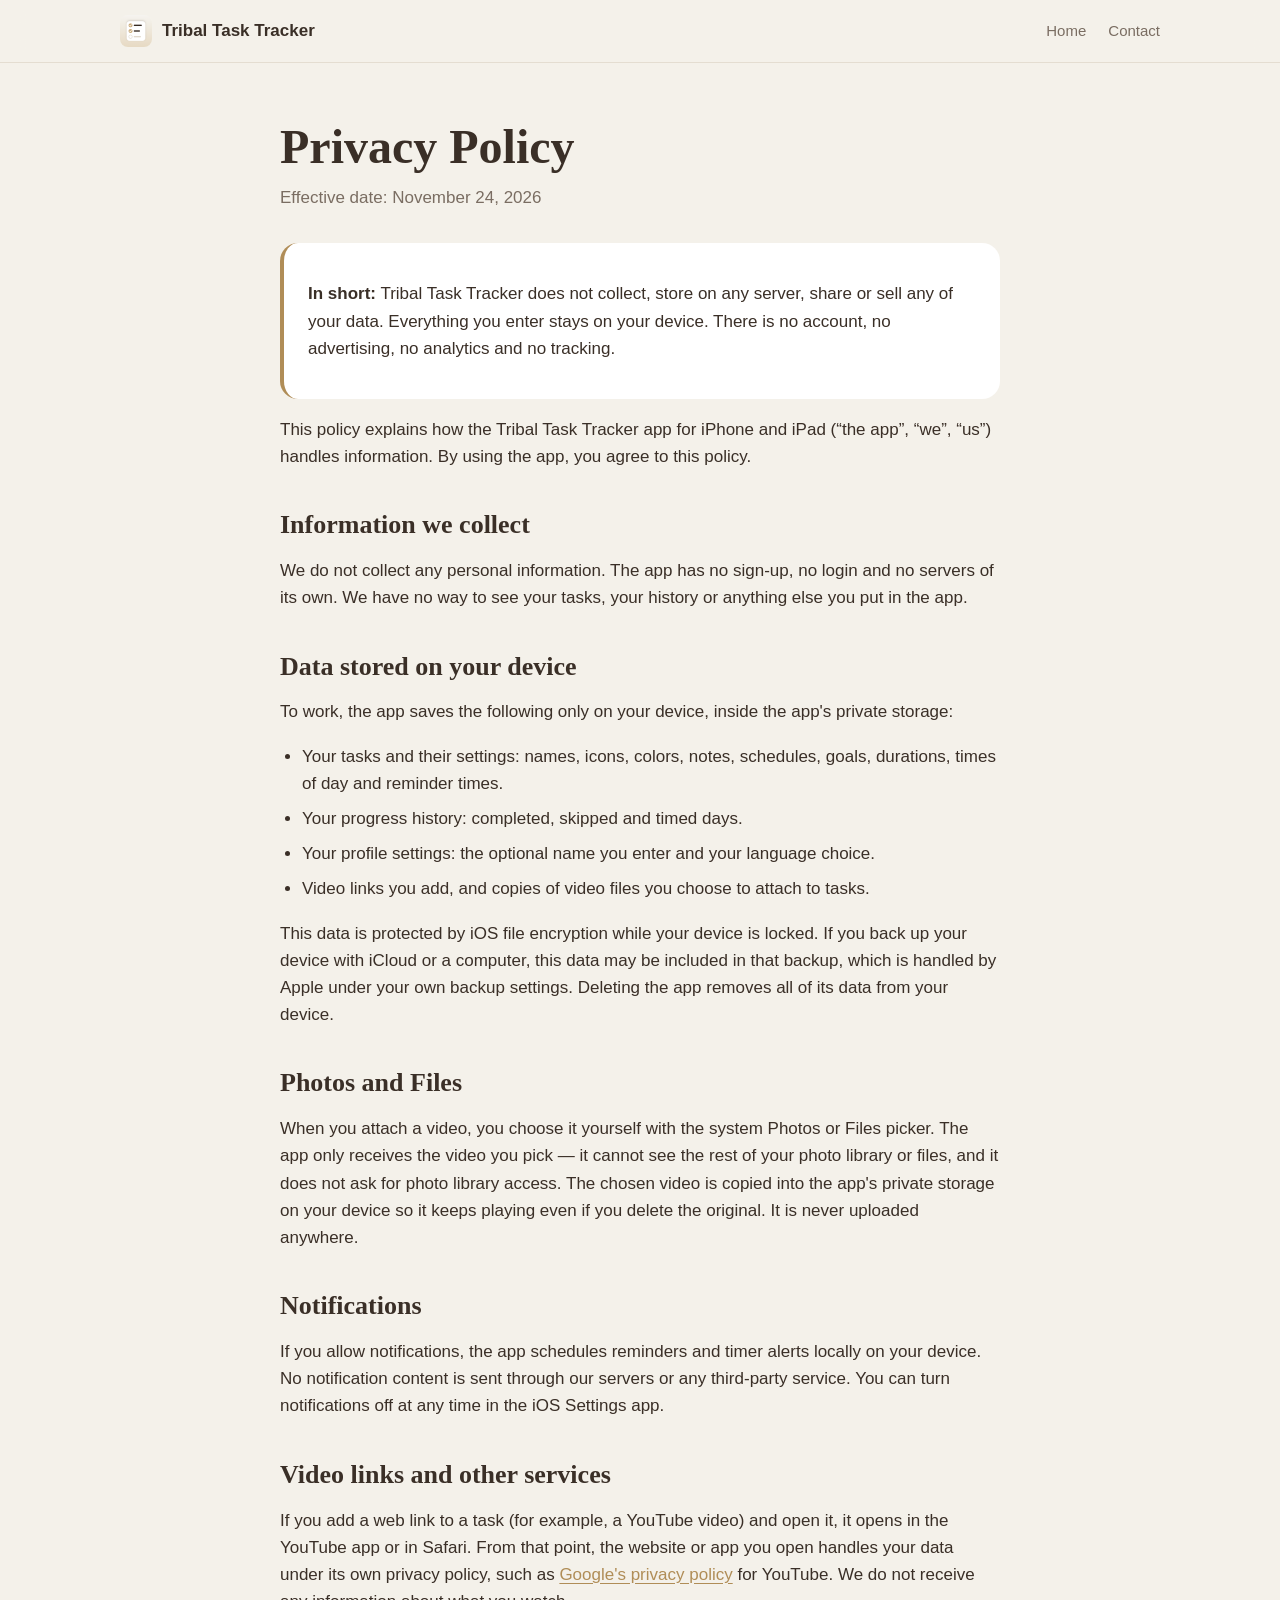
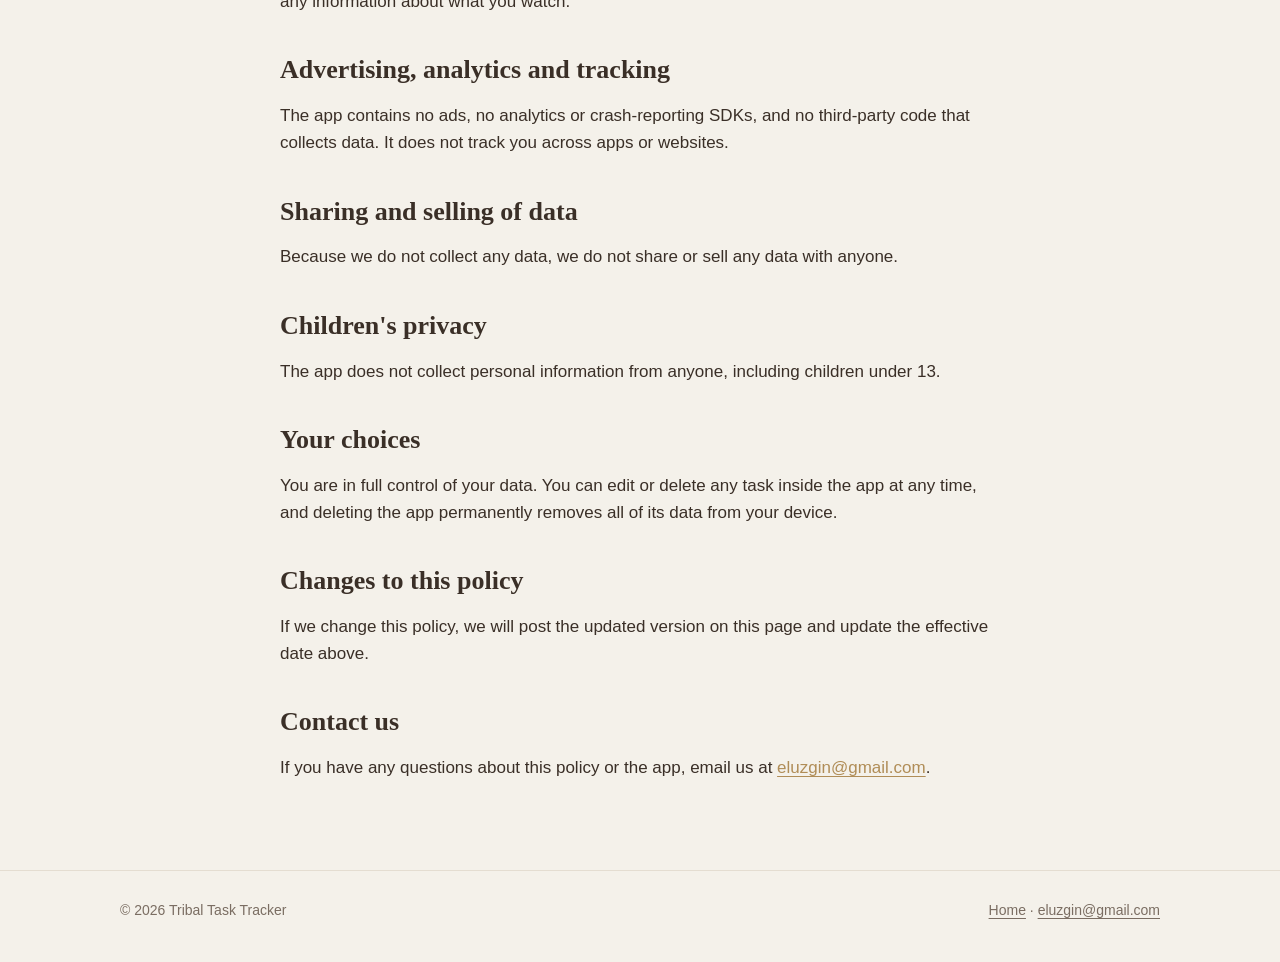
==== privacy.html @ 2f7b5831 "Add web site" ====
<!doctype html>
<html lang="en">
<head>
  <meta charset="utf-8">
  <meta name="viewport" content="width=device-width, initial-scale=1">
  <title>Privacy Policy — Tribal Task Tracker</title>
  <meta name="description" content="Privacy policy for the Tribal Task Tracker app for iPhone and iPad. The app does not collect any personal data.">
  <link rel="icon" type="image/png" href="images/favicon.png">
  <link rel="apple-touch-icon" href="images/apple-touch-icon.png">
  <link rel="stylesheet" href="styles.css">
</head>
<body>
  <header class="site-header">
    <div class="wrap">
      <a class="brand" href="index.html"><img src="images/icon.png" alt="">Tribal Task Tracker</a>
      <nav class="nav">
        <a href="index.html">Home</a>
        <a href="index.html#contact">Contact</a>
      </nav>
    </div>
  </header>

  <main class="policy">
    <h1>Privacy Policy</h1>
    <p class="updated">Effective date: November 24, 2026</p>

    <div class="summary">
      <p><strong>In short:</strong> Tribal Task Tracker does not collect, store on any server, share or sell any of your data. Everything you enter stays on your device. There is no account, no advertising, no analytics and no tracking.</p>
    </div>

    <p>This policy explains how the Tribal Task Tracker app for iPhone and iPad (“the app”, “we”, “us”) handles information. By using the app, you agree to this policy.</p>

    <h2>Information we collect</h2>
    <p>We do not collect any personal information. The app has no sign-up, no login and no servers of its own. We have no way to see your tasks, your history or anything else you put in the app.</p>

    <h2>Data stored on your device</h2>
    <p>To work, the app saves the following only on your device, inside the app's private storage:</p>
    <ul>
      <li>Your tasks and their settings: names, icons, colors, notes, schedules, goals, durations, times of day and reminder times.</li>
      <li>Your progress history: completed, skipped and timed days.</li>
      <li>Your profile settings: the optional name you enter and your language choice.</li>
      <li>Video links you add, and copies of video files you choose to attach to tasks.</li>
    </ul>
    <p>This data is protected by iOS file encryption while your device is locked. If you back up your device with iCloud or a computer, this data may be included in that backup, which is handled by Apple under your own backup settings. Deleting the app removes all of its data from your device.</p>

    <h2>Photos and Files</h2>
    <p>When you attach a video, you choose it yourself with the system Photos or Files picker. The app only receives the video you pick — it cannot see the rest of your photo library or files, and it does not ask for photo library access. The chosen video is copied into the app's private storage on your device so it keeps playing even if you delete the original. It is never uploaded anywhere.</p>

    <h2>Notifications</h2>
    <p>If you allow notifications, the app schedules reminders and timer alerts locally on your device. No notification content is sent through our servers or any third-party service. You can turn notifications off at any time in the iOS Settings app.</p>

    <h2>Video links and other services</h2>
    <p>If you add a web link to a task (for example, a YouTube video) and open it, it opens in the YouTube app or in Safari. From that point, the website or app you open handles your data under its own privacy policy, such as <a href="https://policies.google.com/privacy">Google's privacy policy</a> for YouTube. We do not receive any information about what you watch.</p>

    <h2>Advertising, analytics and tracking</h2>
    <p>The app contains no ads, no analytics or crash-reporting SDKs, and no third-party code that collects data. It does not track you across apps or websites.</p>

    <h2>Sharing and selling of data</h2>
    <p>Because we do not collect any data, we do not share or sell any data with anyone.</p>

    <h2>Children's privacy</h2>
    <p>The app does not collect personal information from anyone, including children under 13.</p>

    <h2>Your choices</h2>
    <p>You are in full control of your data. You can edit or delete any task inside the app at any time, and deleting the app permanently removes all of its data from your device.</p>

    <h2>Changes to this policy</h2>
    <p>If we change this policy, we will post the updated version on this page and update the effective date above.</p>

    <h2>Contact us</h2>
    <p>If you have any questions about this policy or the app, email us at <a href="mailto:eluzgin@gmail.com">eluzgin@gmail.com</a>.</p>
  </main>

  <footer>
    <div class="wrap">
      <span>© 2026 Tribal Task Tracker</span>
      <span><a href="index.html">Home</a> · <a href="mailto:eluzgin@gmail.com">eluzgin@gmail.com</a></span>
    </div>
  </footer>
</body>
</html>
---- styles.css ----
:root {
  --bg: #f4f1ea;
  --card: #ffffff;
  --ink: #3a2f27;
  --ink-2: #7a6d62;
  --gold: #b08d57;
  --gold-soft: #e9dcc6;
  --line: #e4ddd1;
  --hero-a: #c9ae8a;
  --hero-b: #4a3b2f;
  --shadow: 0 18px 40px rgba(58, 47, 39, 0.16);
  --serif: "New York", ui-serif, Georgia, "Times New Roman", serif;
  --sans: -apple-system, BlinkMacSystemFont, "SF Pro Text", "Segoe UI", Roboto, Helvetica, Arial, sans-serif;
}

@media (prefers-color-scheme: dark) {
  :root {
    --bg: #1d1915;
    --card: #2a241f;
    --ink: #f1e9de;
    --ink-2: #b4a697;
    --gold: #d3b27c;
    --gold-soft: #3b3127;
    --line: #3a322b;
    --shadow: 0 18px 40px rgba(0, 0, 0, 0.45);
  }
}

* { box-sizing: border-box; }

html { scroll-behavior: smooth; }

body {
  margin: 0;
  background: var(--bg);
  color: var(--ink);
  font-family: var(--sans);
  font-size: 17px;
  line-height: 1.6;
  -webkit-font-smoothing: antialiased;
}

img { max-width: 100%; height: auto; display: block; }

a { color: var(--gold); text-underline-offset: 3px; }

.wrap { max-width: 1080px; margin: 0 auto; padding: 0 20px; }

/* Header */
.site-header {
  position: sticky; top: 0; z-index: 10;
  background: color-mix(in srgb, var(--bg) 86%, transparent);
  backdrop-filter: saturate(160%) blur(12px);
  -webkit-backdrop-filter: saturate(160%) blur(12px);
  border-bottom: 1px solid var(--line);
}
.site-header .wrap { display: flex; align-items: center; justify-content: space-between; height: 62px; }
.brand { display: flex; align-items: center; gap: 10px; color: var(--ink); text-decoration: none; font-weight: 600; }
.brand img { width: 32px; height: 32px; border-radius: 8px; }
.nav { display: flex; gap: 22px; }
.nav a { color: var(--ink-2); text-decoration: none; font-size: 15px; }
.nav a:hover { color: var(--ink); }

/* Hero */
.hero { padding: 72px 0 56px; }
.hero .wrap { display: grid; grid-template-columns: 1.1fr 0.9fr; gap: 48px; align-items: center; }
.hero-icon { width: 96px; height: 96px; border-radius: 22px; box-shadow: var(--shadow); margin-bottom: 26px; }
.eyebrow { text-transform: uppercase; letter-spacing: 0.14em; font-size: 13px; color: var(--gold); font-weight: 600; margin: 0 0 10px; }
h1, h2, h3 { font-family: var(--serif); font-weight: 600; line-height: 1.15; margin: 0; }
h1 { font-size: clamp(40px, 6vw, 60px); }
.lead { font-size: 20px; color: var(--ink-2); margin: 18px 0 30px; max-width: 34em; }
.cta { display: flex; flex-wrap: wrap; gap: 12px; align-items: center; }
.button {
  display: inline-flex; align-items: center; gap: 10px;
  background: var(--ink); color: var(--bg);
  padding: 13px 22px; border-radius: 14px;
  text-decoration: none; font-weight: 600;
}
.button svg { width: 20px; height: 20px; fill: currentColor; }
.button.secondary { background: transparent; color: var(--ink); border: 1px solid var(--line); }
.meta { margin-top: 16px; font-size: 14px; color: var(--ink-2); }
.hero-shot { justify-self: center; width: min(300px, 100%); }

.phone {
  border-radius: 34px;
  overflow: hidden;
  background: var(--card);
  box-shadow: var(--shadow);
  border: 6px solid #1c1714;
}

/* Sections */
section { padding: 64px 0; }
.section-head { text-align: center; max-width: 640px; margin: 0 auto 40px; }
.section-head h2 { font-size: clamp(30px, 4vw, 40px); }
.section-head p { color: var(--ink-2); margin: 12px 0 0; }

/* Features */
.features { display: grid; grid-template-columns: repeat(3, 1fr); gap: 18px; }
.feature { background: var(--card); border-radius: 20px; padding: 24px; }
.feature .ico {
  width: 44px; height: 44px; border-radius: 12px;
  display: grid; place-items: center;
  background: var(--gold-soft); color: var(--gold); margin-bottom: 14px;
}
.feature .ico svg { width: 22px; height: 22px; stroke: currentColor; fill: none; stroke-width: 2; stroke-linecap: round; stroke-linejoin: round; }
.feature h3 { font-family: var(--sans); font-size: 18px; margin-bottom: 6px; }
.feature p { margin: 0; color: var(--ink-2); font-size: 15.5px; }

/* Screenshots */
.shots {
  display: grid; grid-auto-flow: column; grid-auto-columns: minmax(186px, 1fr);
  gap: 22px; overflow-x: auto; padding: 10px 4px 28px;
  scroll-snap-type: x mandatory;
}
.shots figure { margin: 0; scroll-snap-align: center; }
.shots figcaption { text-align: center; font-size: 14px; color: var(--ink-2); margin-top: 12px; }

/* iPad band */
.ipad { display: grid; grid-template-columns: 1fr 1.1fr; gap: 48px; align-items: center; }
.ipad h2 { font-size: clamp(28px, 3.6vw, 38px); }
.ipad p { color: var(--ink-2); }
.tablet { justify-self: center; width: min(440px, 100%); border-radius: 26px; overflow: hidden; border: 8px solid #1c1714; box-shadow: var(--shadow); }

/* Privacy band */
.privacy-band {
  background: linear-gradient(135deg, var(--hero-a), var(--hero-b));
  color: #fbf6ee; border-radius: 28px; padding: 48px 40px; text-align: center;
}
.privacy-band h2 { font-size: clamp(28px, 3.6vw, 38px); }
.privacy-band p { max-width: 620px; margin: 14px auto 22px; color: rgba(251, 246, 238, 0.85); }
.privacy-band a { color: #fbf6ee; font-weight: 600; }

/* Contact */
.contact { text-align: center; }
.contact .mail {
  display: inline-block; margin-top: 10px; font-size: 22px; font-weight: 600;
  color: var(--ink); text-decoration: none; border-bottom: 2px solid var(--gold);
}

/* Footer */
footer { border-top: 1px solid var(--line); padding: 28px 0 40px; color: var(--ink-2); font-size: 14px; }
footer .wrap { display: flex; flex-wrap: wrap; gap: 12px 24px; justify-content: space-between; }
footer a { color: var(--ink-2); }

/* Policy page */
.policy { max-width: 760px; margin: 0 auto; padding: 56px 20px 72px; }
.policy h1 { font-size: clamp(36px, 5vw, 48px); }
.policy .updated { color: var(--ink-2); margin: 10px 0 32px; }
.policy h2 { font-size: 26px; margin: 40px 0 12px; }
.policy p, .policy li { color: var(--ink); }
.policy ul { padding-left: 22px; }
.policy li { margin-bottom: 8px; }
.policy .summary { background: var(--card); border-radius: 18px; padding: 20px 24px; border-left: 4px solid var(--gold); }

@media (max-width: 860px) {
  .hero { padding-top: 48px; }
  .hero .wrap, .ipad { grid-template-columns: 1fr; }
  .hero .wrap { text-align: center; }
  .hero-icon { margin-left: auto; margin-right: auto; }
  .lead { margin-left: auto; margin-right: auto; }
  .cta { justify-content: center; }
  .features { grid-template-columns: 1fr 1fr; }
  .nav a.hide-sm { display: none; }
}

@media (max-width: 560px) {
  body { font-size: 16px; }
  .features { grid-template-columns: 1fr; }
  .privacy-band { padding: 36px 22px; }
  .nav { gap: 16px; }
}
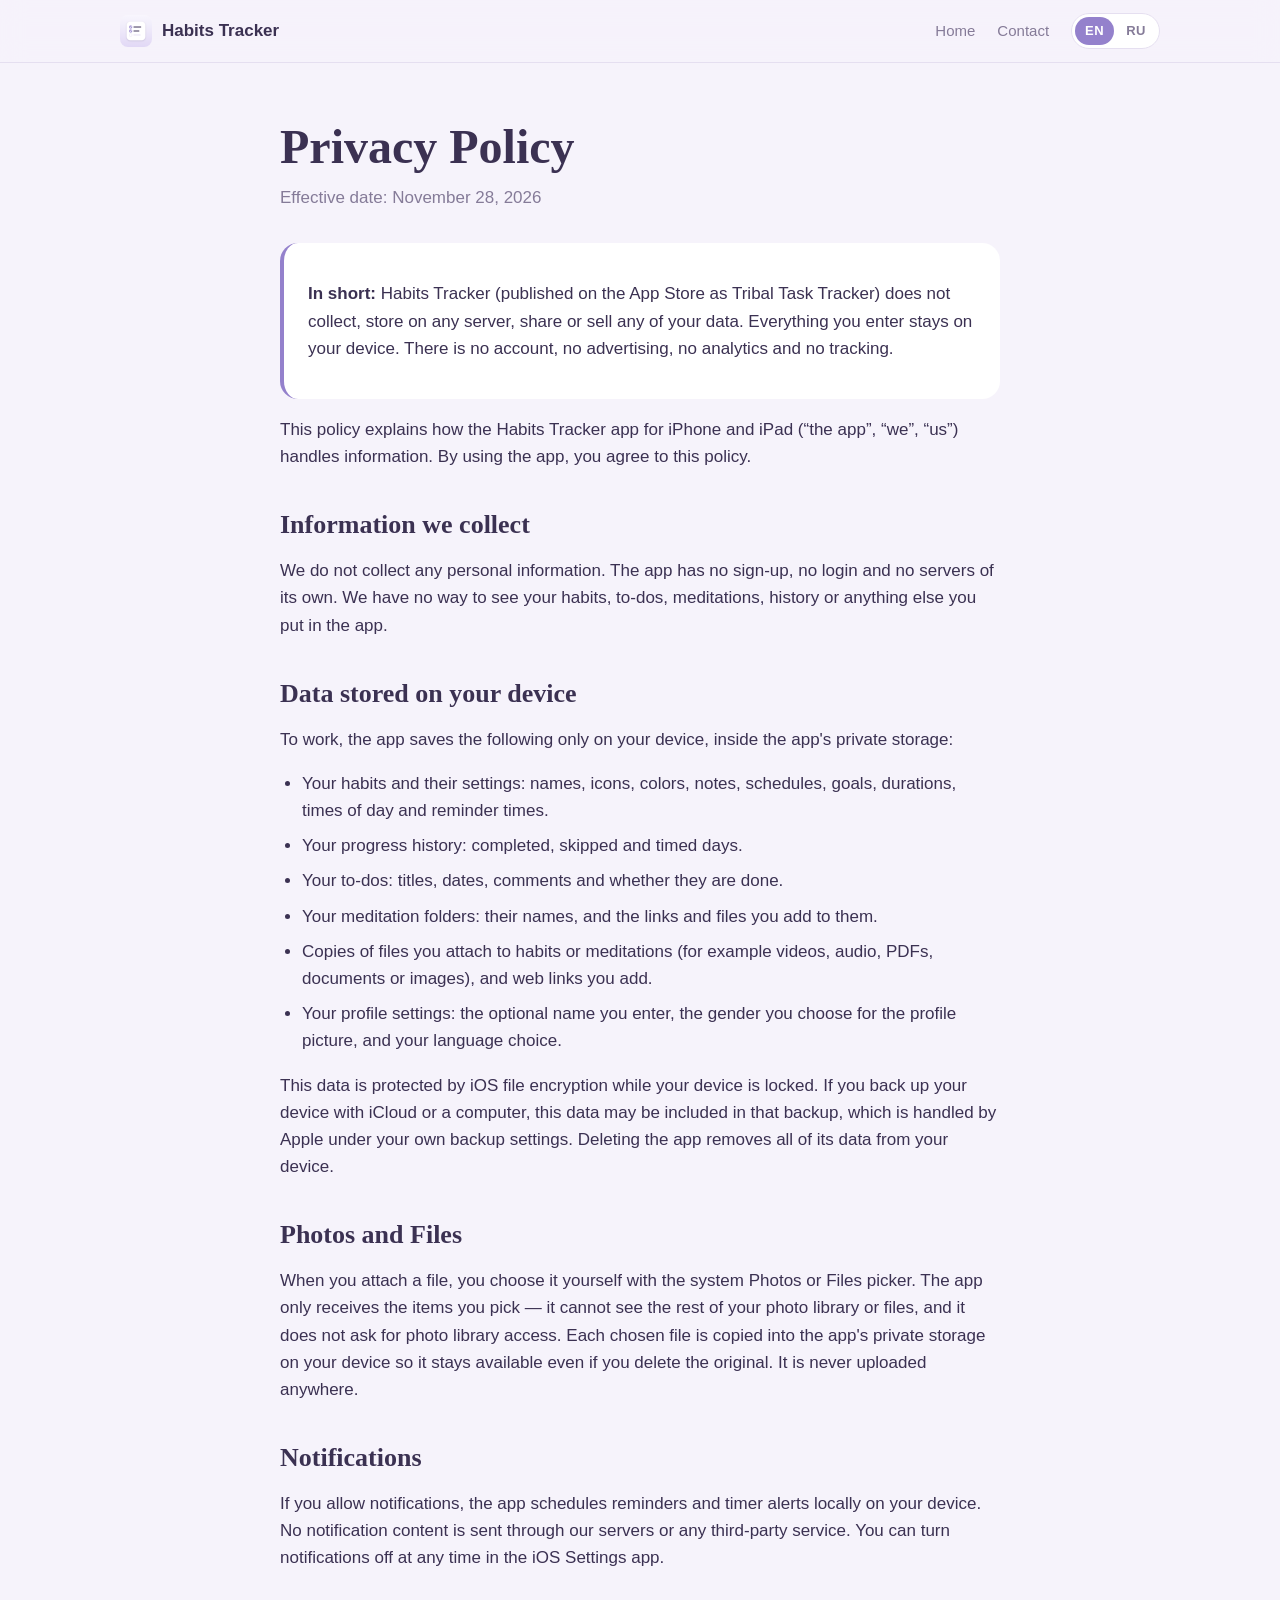
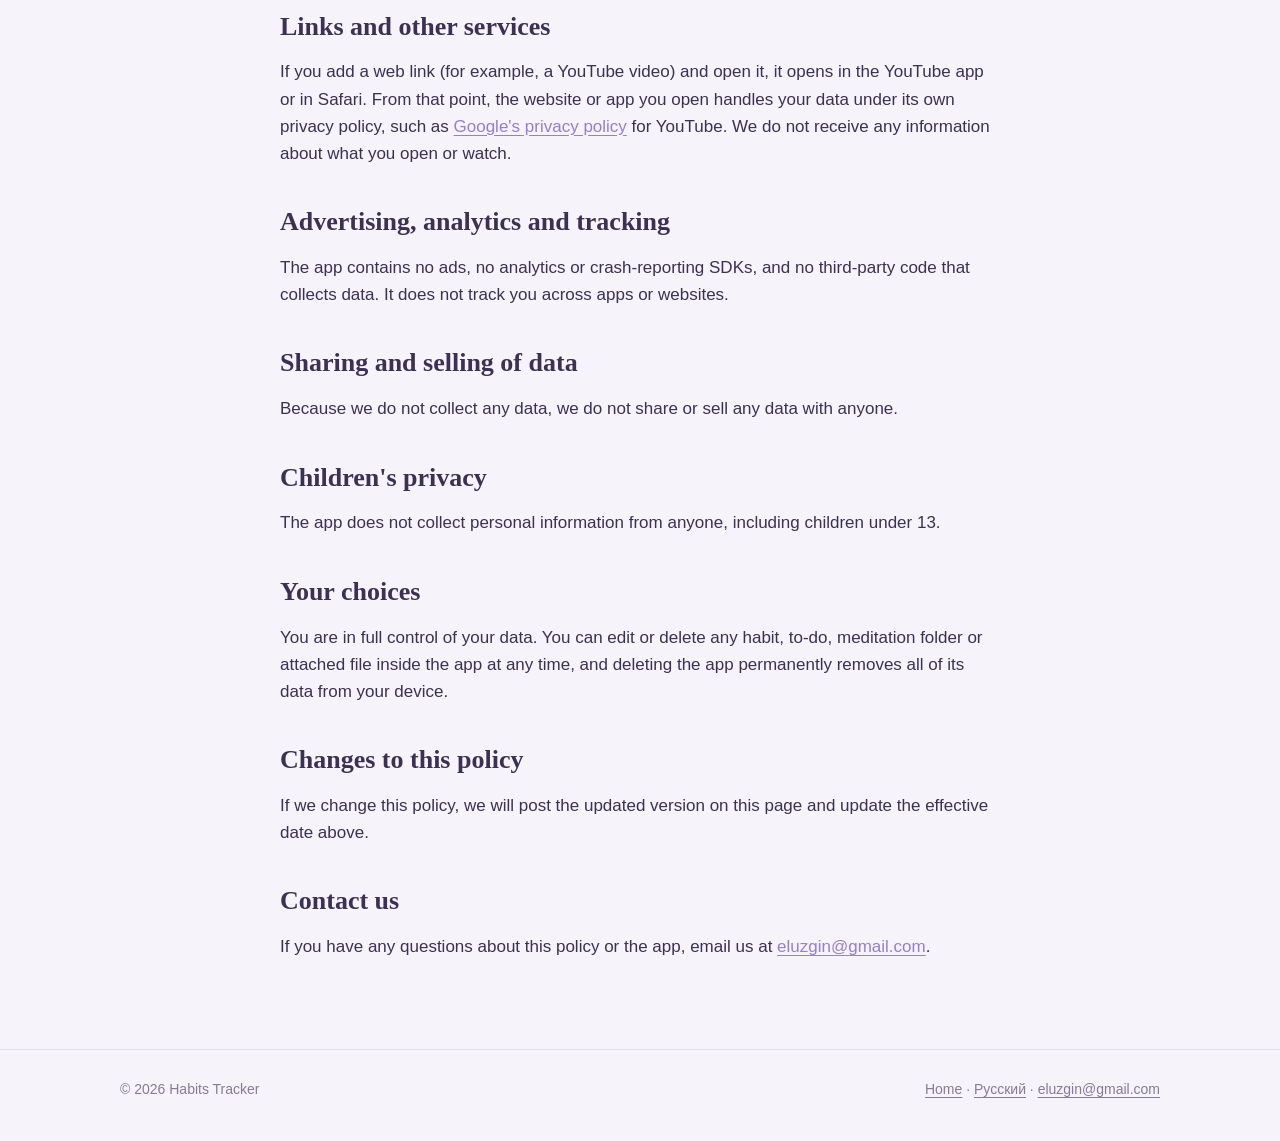
==== commit 0b3832a0: "Redesign site in lavender, add Russian version and language switch - Lavender palette and new app ic" ====
--- a/privacy.html
+++ b/privacy.html
@@ -3,8 +3,10 @@
 <head>
   <meta charset="utf-8">
   <meta name="viewport" content="width=device-width, initial-scale=1">
-  <title>Privacy Policy — Tribal Task Tracker</title>
-  <meta name="description" content="Privacy policy for the Tribal Task Tracker app for iPhone and iPad. The app does not collect any personal data.">
+  <title>Privacy Policy — Habits Tracker</title>
+  <meta name="description" content="Privacy policy for the Habits Tracker app for iPhone and iPad. The app does not collect any personal data.">
+  <link rel="alternate" hreflang="en" href="privacy.html">
+  <link rel="alternate" hreflang="ru" href="ru/privacy.html">
   <link rel="icon" type="image/png" href="images/favicon.png">
   <link rel="apple-touch-icon" href="images/apple-touch-icon.png">
   <link rel="stylesheet" href="styles.css">
@@ -12,45 +14,48 @@
 <body>
   <header class="site-header">
     <div class="wrap">
-      <a class="brand" href="index.html"><img src="images/icon.png" alt="">Tribal Task Tracker</a>
+      <a class="brand" href="index.html"><img src="images/icon.png" alt=""><span>Habits Tracker</span></a>
       <nav class="nav">
-        <a href="index.html">Home</a>
-        <a href="index.html#contact">Contact</a>
+        <a class="hide-sm" href="index.html">Home</a>
+        <a class="hide-sm" href="index.html#contact">Contact</a>
+        <div class="lang" aria-label="Language"><span aria-current="true">EN</span><a href="ru/privacy.html" hreflang="ru" lang="ru">RU</a></div>
       </nav>
     </div>
   </header>
 
   <main class="policy">
     <h1>Privacy Policy</h1>
-    <p class="updated">Effective date: November 24, 2026</p>
+    <p class="updated">Effective date: November 28, 2026</p>
 
     <div class="summary">
-      <p><strong>In short:</strong> Tribal Task Tracker does not collect, store on any server, share or sell any of your data. Everything you enter stays on your device. There is no account, no advertising, no analytics and no tracking.</p>
+      <p><strong>In short:</strong> Habits Tracker (published on the App Store as Tribal Task Tracker) does not collect, store on any server, share or sell any of your data. Everything you enter stays on your device. There is no account, no advertising, no analytics and no tracking.</p>
     </div>
 
-    <p>This policy explains how the Tribal Task Tracker app for iPhone and iPad (“the app”, “we”, “us”) handles information. By using the app, you agree to this policy.</p>
+    <p>This policy explains how the Habits Tracker app for iPhone and iPad (“the app”, “we”, “us”) handles information. By using the app, you agree to this policy.</p>
 
     <h2>Information we collect</h2>
-    <p>We do not collect any personal information. The app has no sign-up, no login and no servers of its own. We have no way to see your tasks, your history or anything else you put in the app.</p>
+    <p>We do not collect any personal information. The app has no sign-up, no login and no servers of its own. We have no way to see your habits, to-dos, meditations, history or anything else you put in the app.</p>
 
     <h2>Data stored on your device</h2>
     <p>To work, the app saves the following only on your device, inside the app's private storage:</p>
     <ul>
-      <li>Your tasks and their settings: names, icons, colors, notes, schedules, goals, durations, times of day and reminder times.</li>
+      <li>Your habits and their settings: names, icons, colors, notes, schedules, goals, durations, times of day and reminder times.</li>
       <li>Your progress history: completed, skipped and timed days.</li>
-      <li>Your profile settings: the optional name you enter and your language choice.</li>
-      <li>Video links you add, and copies of video files you choose to attach to tasks.</li>
+      <li>Your to-dos: titles, dates, comments and whether they are done.</li>
+      <li>Your meditation folders: their names, and the links and files you add to them.</li>
+      <li>Copies of files you attach to habits or meditations (for example videos, audio, PDFs, documents or images), and web links you add.</li>
+      <li>Your profile settings: the optional name you enter, the gender you choose for the profile picture, and your language choice.</li>
     </ul>
     <p>This data is protected by iOS file encryption while your device is locked. If you back up your device with iCloud or a computer, this data may be included in that backup, which is handled by Apple under your own backup settings. Deleting the app removes all of its data from your device.</p>
 
     <h2>Photos and Files</h2>
-    <p>When you attach a video, you choose it yourself with the system Photos or Files picker. The app only receives the video you pick — it cannot see the rest of your photo library or files, and it does not ask for photo library access. The chosen video is copied into the app's private storage on your device so it keeps playing even if you delete the original. It is never uploaded anywhere.</p>
+    <p>When you attach a file, you choose it yourself with the system Photos or Files picker. The app only receives the items you pick — it cannot see the rest of your photo library or files, and it does not ask for photo library access. Each chosen file is copied into the app's private storage on your device so it stays available even if you delete the original. It is never uploaded anywhere.</p>
 
     <h2>Notifications</h2>
     <p>If you allow notifications, the app schedules reminders and timer alerts locally on your device. No notification content is sent through our servers or any third-party service. You can turn notifications off at any time in the iOS Settings app.</p>
 
-    <h2>Video links and other services</h2>
-    <p>If you add a web link to a task (for example, a YouTube video) and open it, it opens in the YouTube app or in Safari. From that point, the website or app you open handles your data under its own privacy policy, such as <a href="https://policies.google.com/privacy">Google's privacy policy</a> for YouTube. We do not receive any information about what you watch.</p>
+    <h2>Links and other services</h2>
+    <p>If you add a web link (for example, a YouTube video) and open it, it opens in the YouTube app or in Safari. From that point, the website or app you open handles your data under its own privacy policy, such as <a href="https://policies.google.com/privacy">Google's privacy policy</a> for YouTube. We do not receive any information about what you open or watch.</p>
 
     <h2>Advertising, analytics and tracking</h2>
     <p>The app contains no ads, no analytics or crash-reporting SDKs, and no third-party code that collects data. It does not track you across apps or websites.</p>
@@ -62,7 +67,7 @@
     <p>The app does not collect personal information from anyone, including children under 13.</p>
 
     <h2>Your choices</h2>
-    <p>You are in full control of your data. You can edit or delete any task inside the app at any time, and deleting the app permanently removes all of its data from your device.</p>
+    <p>You are in full control of your data. You can edit or delete any habit, to-do, meditation folder or attached file inside the app at any time, and deleting the app permanently removes all of its data from your device.</p>
 
     <h2>Changes to this policy</h2>
     <p>If we change this policy, we will post the updated version on this page and update the effective date above.</p>
@@ -73,8 +78,8 @@
 
   <footer>
     <div class="wrap">
-      <span>© 2026 Tribal Task Tracker</span>
-      <span><a href="index.html">Home</a> · <a href="mailto:eluzgin@gmail.com">eluzgin@gmail.com</a></span>
+      <span>© 2026 Habits Tracker</span>
+      <span><a href="index.html">Home</a> · <a href="ru/privacy.html" lang="ru">Русский</a> · <a href="mailto:eluzgin@gmail.com">eluzgin@gmail.com</a></span>
     </div>
   </footer>
 </body>
--- a/styles.css
+++ b/styles.css
@@ -1,27 +1,29 @@
+/* Lavender palette, matching the app. */
 :root {
-  --bg: #f4f1ea;
+  --bg: #f6f3fb;
   --card: #ffffff;
-  --ink: #3a2f27;
-  --ink-2: #7a6d62;
-  --gold: #b08d57;
-  --gold-soft: #e9dcc6;
-  --line: #e4ddd1;
-  --hero-a: #c9ae8a;
-  --hero-b: #4a3b2f;
-  --shadow: 0 18px 40px rgba(58, 47, 39, 0.16);
+  --ink: #3b3152;
+  --ink-2: #857b98;
+  --accent: #9481cc;
+  --accent-soft: #e4dcf6;
+  --line: #e5dff0;
+  --hero-a: #dcd2f2;
+  --hero-b: #a894da;
+  --hero-c: #5d4d8e;
+  --shadow: 0 18px 40px rgba(59, 49, 82, 0.16);
   --serif: "New York", ui-serif, Georgia, "Times New Roman", serif;
   --sans: -apple-system, BlinkMacSystemFont, "SF Pro Text", "Segoe UI", Roboto, Helvetica, Arial, sans-serif;
 }
 
 @media (prefers-color-scheme: dark) {
   :root {
-    --bg: #1d1915;
-    --card: #2a241f;
-    --ink: #f1e9de;
-    --ink-2: #b4a697;
-    --gold: #d3b27c;
-    --gold-soft: #3b3127;
-    --line: #3a322b;
+    --bg: #15121c;
+    --card: #241f2e;
+    --ink: #eee9f8;
+    --ink-2: #a89fbb;
+    --accent: #b3a3e3;
+    --accent-soft: #3e3556;
+    --line: #383147;
     --shadow: 0 18px 40px rgba(0, 0, 0, 0.45);
   }
 }
@@ -42,7 +44,7 @@
 
 img { max-width: 100%; height: auto; display: block; }
 
-a { color: var(--gold); text-underline-offset: 3px; }
+a { color: var(--accent); text-underline-offset: 3px; }
 
 .wrap { max-width: 1080px; margin: 0 auto; padding: 0 20px; }
 
@@ -54,25 +56,38 @@
   -webkit-backdrop-filter: saturate(160%) blur(12px);
   border-bottom: 1px solid var(--line);
 }
-.site-header .wrap { display: flex; align-items: center; justify-content: space-between; height: 62px; }
-.brand { display: flex; align-items: center; gap: 10px; color: var(--ink); text-decoration: none; font-weight: 600; }
+.site-header .wrap { display: flex; align-items: center; justify-content: space-between; gap: 16px; height: 62px; }
+.brand { display: flex; align-items: center; gap: 10px; color: var(--ink); text-decoration: none; font-weight: 600; white-space: nowrap; }
 .brand img { width: 32px; height: 32px; border-radius: 8px; }
-.nav { display: flex; gap: 22px; }
+.nav { display: flex; align-items: center; gap: 22px; }
 .nav a { color: var(--ink-2); text-decoration: none; font-size: 15px; }
 .nav a:hover { color: var(--ink); }
+
+/* Language switch, top right */
+.lang {
+  display: inline-flex; padding: 3px; gap: 2px;
+  background: var(--card); border: 1px solid var(--line); border-radius: 999px;
+}
+.lang a, .lang span {
+  font-size: 13px; font-weight: 600; letter-spacing: 0.04em;
+  padding: 4px 10px; border-radius: 999px; text-decoration: none;
+}
+.lang a { color: var(--ink-2); }
+.lang a:hover { color: var(--ink); }
+.lang span { background: var(--accent); color: #fff; }
 
 /* Hero */
 .hero { padding: 72px 0 56px; }
 .hero .wrap { display: grid; grid-template-columns: 1.1fr 0.9fr; gap: 48px; align-items: center; }
 .hero-icon { width: 96px; height: 96px; border-radius: 22px; box-shadow: var(--shadow); margin-bottom: 26px; }
-.eyebrow { text-transform: uppercase; letter-spacing: 0.14em; font-size: 13px; color: var(--gold); font-weight: 600; margin: 0 0 10px; }
-h1, h2, h3 { font-family: var(--serif); font-weight: 600; line-height: 1.15; margin: 0; }
+.eyebrow { text-transform: uppercase; letter-spacing: 0.14em; font-size: 13px; color: var(--accent); font-weight: 600; margin: 0 0 10px; }
+h1, h2, h3 { font-family: var(--serif); font-weight: 600; line-height: 1.15; margin: 0; overflow-wrap: break-word; hyphens: auto; }
 h1 { font-size: clamp(40px, 6vw, 60px); }
 .lead { font-size: 20px; color: var(--ink-2); margin: 18px 0 30px; max-width: 34em; }
 .cta { display: flex; flex-wrap: wrap; gap: 12px; align-items: center; }
 .button {
   display: inline-flex; align-items: center; gap: 10px;
-  background: var(--ink); color: var(--bg);
+  background: var(--accent); color: #fff;
   padding: 13px 22px; border-radius: 14px;
   text-decoration: none; font-weight: 600;
 }
@@ -86,7 +101,7 @@
   overflow: hidden;
   background: var(--card);
   box-shadow: var(--shadow);
-  border: 6px solid #1c1714;
+  border: 6px solid #241f2e;
 }
 
 /* Sections */
@@ -94,6 +109,16 @@
 .section-head { text-align: center; max-width: 640px; margin: 0 auto 40px; }
 .section-head h2 { font-size: clamp(30px, 4vw, 40px); }
 .section-head p { color: var(--ink-2); margin: 12px 0 0; }
+
+/* Three pillars: habits, to-dos, meditations */
+.pillars { display: grid; grid-template-columns: repeat(3, 1fr); gap: 18px; margin-bottom: 18px; }
+.pillar {
+  border-radius: 24px; padding: 28px 24px; color: #f5f0ff;
+  background: linear-gradient(135deg, #9a8dbe, #6a5d93 55%, #4b416c);
+}
+.pillar.main { background: linear-gradient(135deg, #a894da, #7d6bbd 50%, var(--hero-c)); }
+.pillar h3 { font-size: 26px; letter-spacing: 0.02em; margin-bottom: 8px; }
+.pillar p { margin: 0; color: rgba(245, 240, 255, 0.88); font-size: 15.5px; }
 
 /* Features */
 .features { display: grid; grid-template-columns: repeat(3, 1fr); gap: 18px; }
@@ -101,7 +126,7 @@
 .feature .ico {
   width: 44px; height: 44px; border-radius: 12px;
   display: grid; place-items: center;
-  background: var(--gold-soft); color: var(--gold); margin-bottom: 14px;
+  background: var(--accent-soft); color: var(--accent); margin-bottom: 14px;
 }
 .feature .ico svg { width: 22px; height: 22px; stroke: currentColor; fill: none; stroke-width: 2; stroke-linecap: round; stroke-linejoin: round; }
 .feature h3 { font-family: var(--sans); font-size: 18px; margin-bottom: 6px; }
@@ -120,22 +145,34 @@
 .ipad { display: grid; grid-template-columns: 1fr 1.1fr; gap: 48px; align-items: center; }
 .ipad h2 { font-size: clamp(28px, 3.6vw, 38px); }
 .ipad p { color: var(--ink-2); }
-.tablet { justify-self: center; width: min(440px, 100%); border-radius: 26px; overflow: hidden; border: 8px solid #1c1714; box-shadow: var(--shadow); }
+.tablet { justify-self: center; width: min(440px, 100%); border-radius: 26px; overflow: hidden; border: 8px solid #241f2e; box-shadow: var(--shadow); }
+
+/* Quote band */
+.quote {
+  background: var(--card); border: 1px solid var(--line); border-radius: 24px;
+  padding: 36px 28px; text-align: center; max-width: 760px; margin: 0 auto;
+}
+.quote blockquote { margin: 0; font-family: var(--serif); font-size: clamp(22px, 3vw, 28px); line-height: 1.3; }
+.quote cite { display: block; margin-top: 12px; font-style: normal; color: var(--ink-2); font-size: 15px; }
+.quote .dots { display: flex; gap: 7px; justify-content: center; margin-top: 18px; }
+.quote .dots i { width: 7px; height: 7px; border-radius: 50%; background: var(--accent); opacity: 0.25; }
+.quote .dots i:first-child { opacity: 1; }
+.quote-note { text-align: center; color: var(--ink-2); font-size: 15px; margin-top: 14px; }
 
 /* Privacy band */
 .privacy-band {
-  background: linear-gradient(135deg, var(--hero-a), var(--hero-b));
-  color: #fbf6ee; border-radius: 28px; padding: 48px 40px; text-align: center;
+  background: linear-gradient(135deg, var(--hero-b), var(--hero-c));
+  color: #f5f0ff; border-radius: 28px; padding: 48px 40px; text-align: center;
 }
 .privacy-band h2 { font-size: clamp(28px, 3.6vw, 38px); }
-.privacy-band p { max-width: 620px; margin: 14px auto 22px; color: rgba(251, 246, 238, 0.85); }
-.privacy-band a { color: #fbf6ee; font-weight: 600; }
+.privacy-band p { max-width: 620px; margin: 14px auto 22px; color: rgba(245, 240, 255, 0.88); }
+.privacy-band a { color: #fff; font-weight: 600; }
 
 /* Contact */
 .contact { text-align: center; }
 .contact .mail {
   display: inline-block; margin-top: 10px; font-size: 22px; font-weight: 600;
-  color: var(--ink); text-decoration: none; border-bottom: 2px solid var(--gold);
+  color: var(--ink); text-decoration: none; border-bottom: 2px solid var(--accent);
 }
 
 /* Footer */
@@ -151,7 +188,7 @@
 .policy p, .policy li { color: var(--ink); }
 .policy ul { padding-left: 22px; }
 .policy li { margin-bottom: 8px; }
-.policy .summary { background: var(--card); border-radius: 18px; padding: 20px 24px; border-left: 4px solid var(--gold); }
+.policy .summary { background: var(--card); border-radius: 18px; padding: 20px 24px; border-left: 4px solid var(--accent); }
 
 @media (max-width: 860px) {
   .hero { padding-top: 48px; }
@@ -160,13 +197,15 @@
   .hero-icon { margin-left: auto; margin-right: auto; }
   .lead { margin-left: auto; margin-right: auto; }
   .cta { justify-content: center; }
-  .features { grid-template-columns: 1fr 1fr; }
+  .features, .pillars { grid-template-columns: 1fr 1fr; }
+  .pillar.main { grid-column: 1 / -1; }
   .nav a.hide-sm { display: none; }
 }
 
 @media (max-width: 560px) {
   body { font-size: 16px; }
-  .features { grid-template-columns: 1fr; }
+  .features, .pillars { grid-template-columns: 1fr; }
   .privacy-band { padding: 36px 22px; }
-  .nav { gap: 16px; }
-}
+  .nav { gap: 14px; }
+  .brand span { display: none; }
+}
